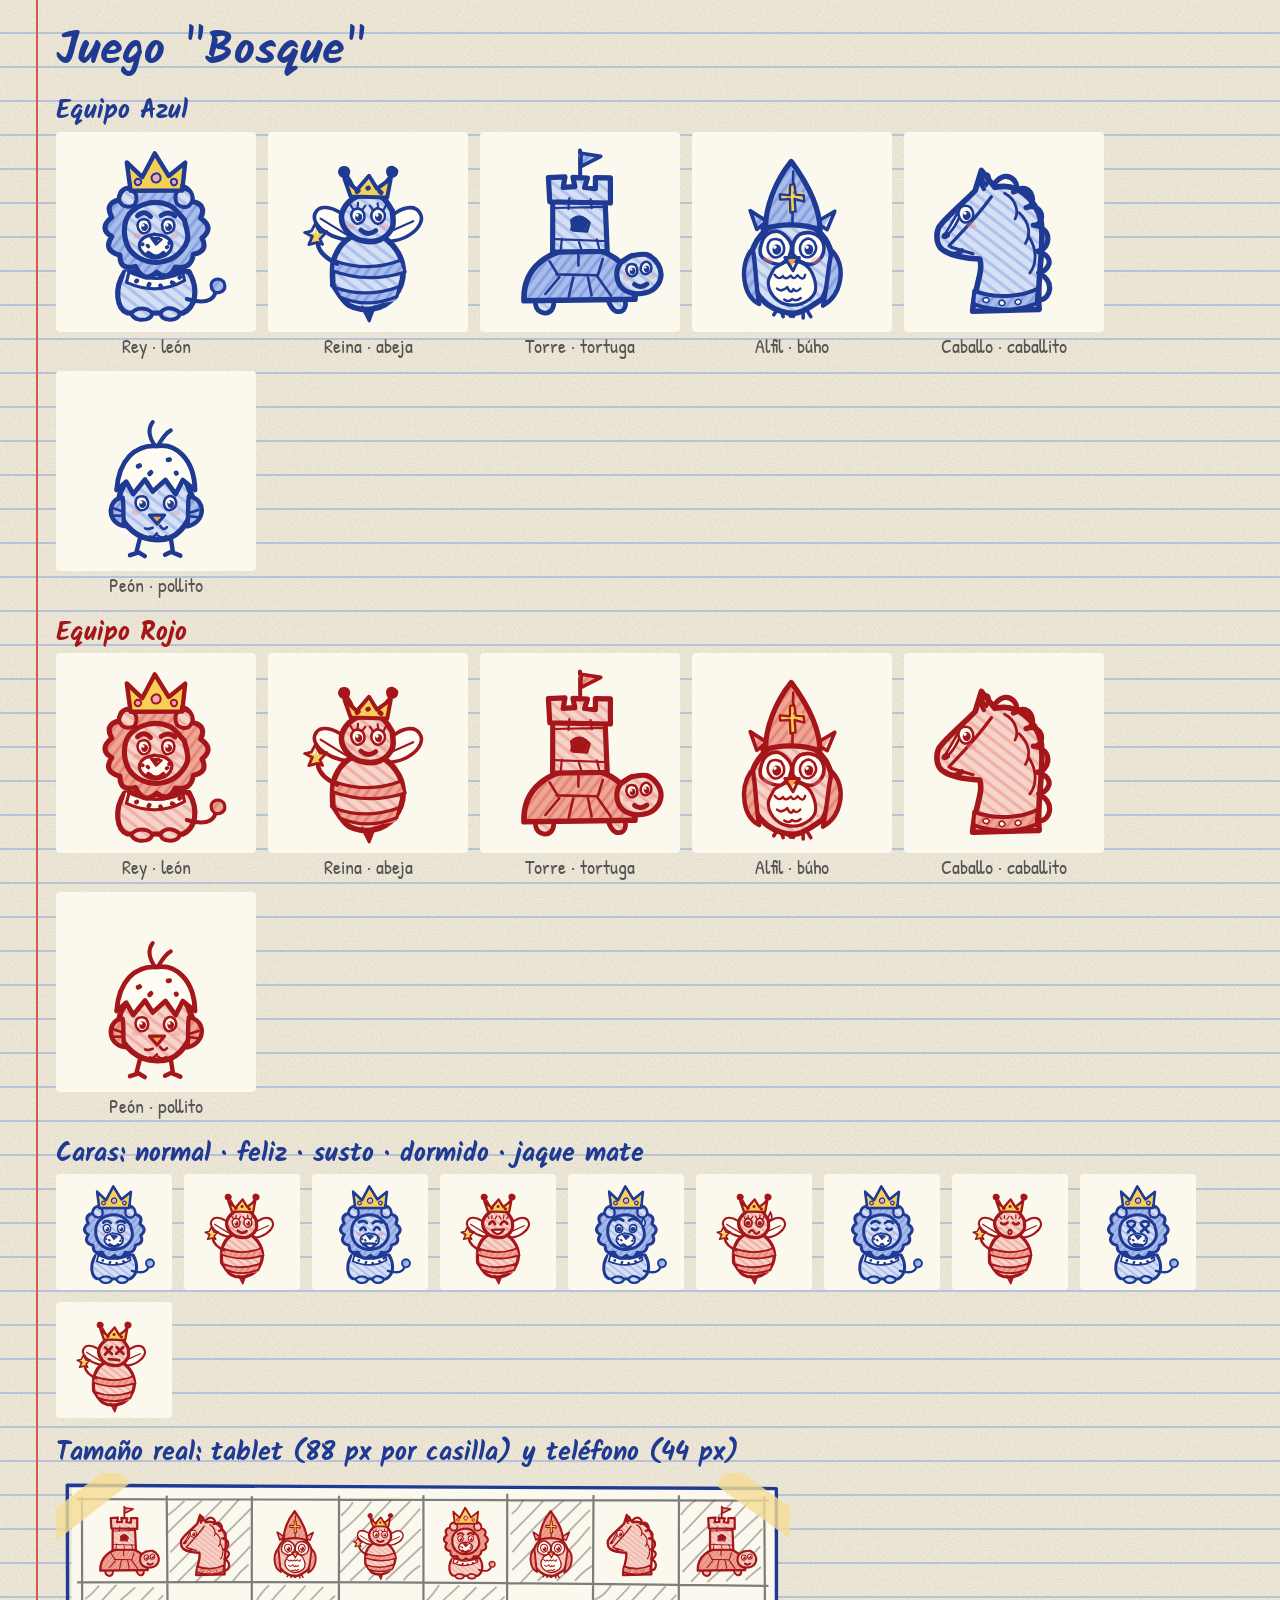
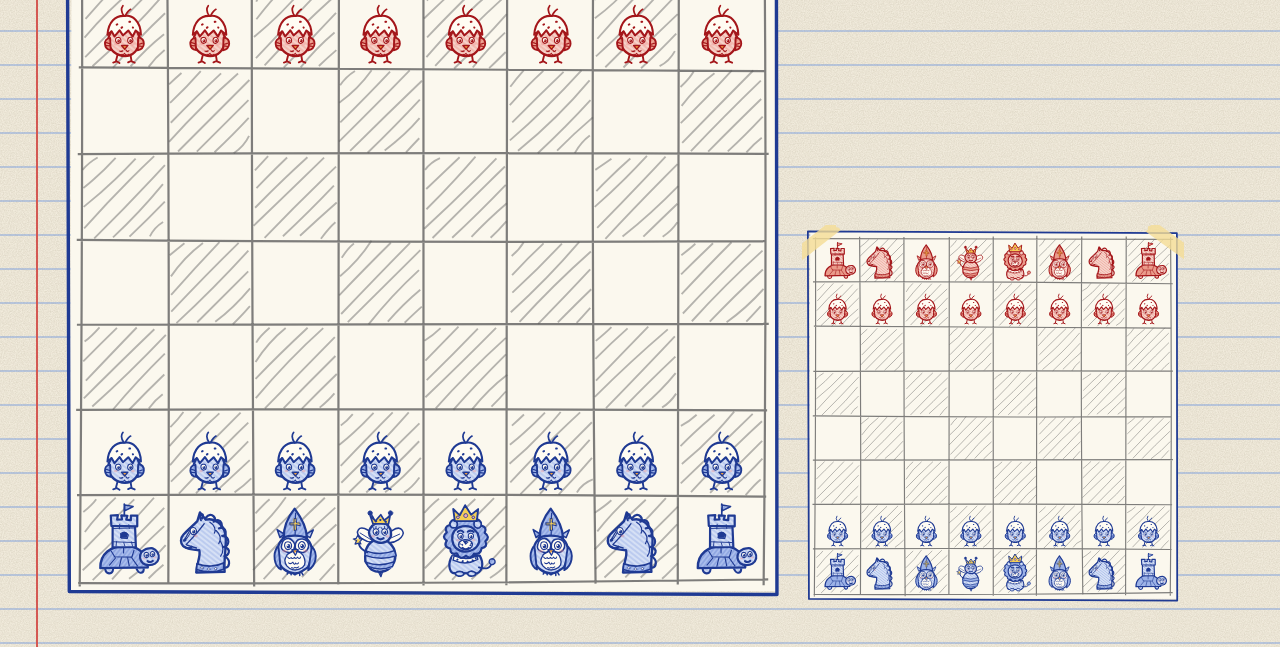
==== dev/muestras.html @ 69eb6cf4 "Juegos de piezas Bosque y Mar con más detalle y piezas animadas - Dos juegos nuevos de animales, dib" ====
<!doctype html>
<html lang="es">
<head>
<meta charset="utf-8">
<meta name="viewport" content="width=device-width, initial-scale=1">
<title>Muestras de piezas</title>
<link rel="stylesheet" href="../css/paper.css">
<style>
  html, body { overflow: auto; height: auto; }
  body { padding: 28px 36px 40px 56px; }
  h1 { font-family: var(--font-display); font-size: 46px; margin: 0 0 4px; }
  h2 { text-align: left; font-size: 26px; margin: 22px 0 6px; }
  .fila { display: flex; gap: 12px; align-items: flex-end; flex-wrap: wrap; }
  figure { margin: 0; text-align: center; }
  figure svg { width: var(--size, 200px); height: var(--size, 200px); display: block; background: #fbf8ee; border-radius: 4px; }
  figcaption { font-size: 20px; color: var(--color-pencil); }
  .board { width: auto; }
  .tiny svg { --size: 88px; }
  .phone svg { --size: 44px; }
</style>
</head>
<body>
<div id="out"></div>
<script type="module">
import { pieceSVG, pieceArt, boardArt, SETS, DEFS } from '../js/art.js';
document.body.insertAdjacentHTML('afterbegin', DEFS);
const set = new URLSearchParams(location.search).get('set') || 'bosque';
const S = SETS[set];
const NAMES = {
  garabato: { p: 'Peón · renacuajo', n: 'Caballo · caballito', b: 'Alfil · mago', r: 'Torre · castillo', q: 'Reina · flor', k: 'Rey · sol' },
  bosque: { p: 'Peón · pollito', n: 'Caballo · caballito', b: 'Alfil · búho', r: 'Torre · tortuga', q: 'Reina · abeja', k: 'Rey · león' },
  mar: { p: 'Peón · pececito', n: 'Caballo · caballito de mar', b: 'Alfil · pulpo mago', r: 'Torre · cangrejo', q: 'Reina · estrella de mar', k: 'Rey · morsa' },
}[set];
const fig = (t, c, m = 'idle', cap = '', size = 200) => `<figure style="--size:${size}px">${pieceSVG(t, c, m, set)}<figcaption>${cap}</figcaption></figure>`;
const order = ['k', 'q', 'r', 'b', 'n', 'p'];
let html = `<h1>Juego "${S.name}"</h1>`;
html += `<h2 class="ink-w">Equipo Azul</h2><div class="fila">${order.map(t => fig(t, 'w', 'idle', NAMES[t])).join('')}</div>`;
html += `<h2 class="ink-b">Equipo Rojo</h2><div class="fila">${order.map(t => fig(t, 'b', 'idle', NAMES[t])).join('')}</div>`;
html += `<h2>Caras: normal · feliz · susto · dormido · jaque mate</h2><div class="fila">${['idle', 'happy', 'scared', 'sleepy', 'dead'].map(m => fig('k', 'w', m, '', 116) + fig('q', 'b', m, '', 116)).join('')}</div>`;
// tamaño real en un tablero de tablet y de teléfono
const mini = (sq) => {
  const pos = { a1: 'rw', b1: 'nw', c1: 'bw', d1: 'qw', e1: 'kw', f1: 'bw', g1: 'nw', h1: 'rw', a8: 'rb', b8: 'nb', c8: 'bb', d8: 'qb', e8: 'kb', f8: 'bb', g8: 'nb', h8: 'rb' };
  for (const f of 'abcdefgh') { pos[f + '2'] = 'pw'; pos[f + '7'] = 'pb'; }
  let p = '';
  for (const [s, tc] of Object.entries(pos)) {
    const x = (s.charCodeAt(0) - 97) * 100, y = (8 - +s[1]) * 100;
    p += `<g transform="translate(${x} ${y})">${pieceArt(tc[0], tc[1], 'idle', set)}</g>`;
  }
  return `<svg viewBox="-30 -30 860 860" style="width:${sq * 8 + 30}px;height:${sq * 8 + 30}px">${boardArt()}${p}</svg>`;
};
html += `<h2>Tamaño real: tablet (88 px por casilla) y teléfono (44 px)</h2><div class="fila">${mini(88)}${mini(44)}</div>`;
document.getElementById('out').innerHTML = html;
</script>
</body>
</html>
---- css/paper.css ----
/* Hallmark · genre: playful · macrostructure: picture-led menu + board workbench · theme: custom "libreta y pluma" (paleta del brief)
 * display: Kalam 700 · body: Patrick Hand · marcos SVG a pluma (no border-radius) · design-system: design.md · designed-as-app
 */

@font-face {
  font-family: 'Patrick Hand';
  src: url(../fonts/patrick-hand.woff2) format('woff2');
  font-display: swap;
}
@font-face {
  font-family: 'Kalam';
  src: url(../fonts/kalam-bold.woff2) format('woff2');
  font-weight: 700;
  font-display: swap;
}

:root {
  /* paleta del brief (bloqueada) */
  --color-paper: #f1ebdc;
  --color-sheet: #fbf8ee;
  --color-rule: #b8c7e0;
  --color-margin: #d9534f;
  --color-ink: #1f3a93;
  --color-ink-red: #a4161a;
  --color-pencil: #555;
  --color-hi: rgba(255, 212, 59, .55);
  --color-tape: rgba(246, 222, 150, .8);
  --color-ok: #2b8a3e;
  --color-note: #fff1a6;
  --color-veil: rgba(241, 235, 220, .75);

  --font-display: 'Kalam', 'Patrick Hand', 'Chalkboard SE', cursive;
  --font-body: 'Patrick Hand', 'Comic Sans MS', 'Chalkboard SE', cursive;
  --text-sm: 17px;
  --text-md: 20px;
  --text-lg: 24px;
  --text-xl: 30px;
  --text-display: clamp(44px, 12vw, 100px);

  --space-2xs: 4px;
  --space-xs: 8px;
  --space-sm: 12px;
  --space-md: 16px;
  --space-lg: 24px;
  --space-xl: 40px;

  --ease-out: cubic-bezier(.16, 1, .3, 1);
  --line: 34px;
  --margin-x: 36px;
  --grain: url("data:image/svg+xml,%3Csvg xmlns='http://www.w3.org/2000/svg' width='180' height='180'%3E%3Cfilter id='n'%3E%3CfeTurbulence type='fractalNoise' baseFrequency='.85' numOctaves='3' stitchTiles='stitch'/%3E%3CfeColorMatrix values='0 0 0 0 .35 0 0 0 0 .3 0 0 0 0 .2 .35 0 0 0 -.09'/%3E%3C/filter%3E%3Crect width='100%25' height='100%25' filter='url(%23n)'/%3E%3C/svg%3E");
  --rules: repeating-linear-gradient(180deg, transparent 0 calc(var(--line) - 2px), var(--color-rule) calc(var(--line) - 2px) var(--line));
  --check: url("data:image/svg+xml,%3Csvg xmlns='http://www.w3.org/2000/svg' viewBox='0 0 36 30'%3E%3Cpath d='M4 16Q9 20 13 26Q19 12 33 3' fill='none' stroke='%232b8a3e' stroke-width='5' stroke-linecap='round' stroke-linejoin='round'/%3E%3C/svg%3E");
  color-scheme: light;
}

* { box-sizing: border-box; -webkit-tap-highlight-color: transparent; }
[hidden] { display: none !important; }

html, body { height: 100%; margin: 0; overflow: hidden; overscroll-behavior: none; }
body {
  font-family: var(--font-body);
  font-size: var(--text-md);
  color: var(--color-ink);
  background-color: var(--color-paper);
  background-image: var(--grain),
    linear-gradient(90deg, transparent var(--margin-x), var(--color-margin) var(--margin-x), var(--color-margin) calc(var(--margin-x) + 2px), transparent calc(var(--margin-x) + 2px)),
    var(--rules);
  user-select: none;
  -webkit-user-select: none;
  -webkit-touch-callout: none;
  touch-action: manipulation;
}
/* en la partida el margen rojo y los doodles estorban: fuera */
body:is([data-screen="game"], [data-screen="lesson"]) { --margin-x: -20px; }
body:is([data-screen="game"], [data-screen="lesson"]) #doodles { display: none; }

h1, h2, h3, p { margin: 0; }
h1, h2, h3 { font-family: var(--font-display); font-weight: 700; font-style: normal; line-height: 1.05; }
h2 { font-size: var(--text-xl); text-align: center; }
.ink-w { color: var(--color-ink); }
.ink-b { color: var(--color-ink-red); }
.alert { color: var(--color-margin); }

/* ---------- animación "boil": 3 frames temblorosos ---------- */
.v1, .v2 { display: none; }
[data-f="1"] .v0, [data-f="2"] .v0 { display: none; }
[data-f="1"] .v1, [data-f="2"] .v2 { display: inline; }

/* ---------- pantallas ---------- */
.screen {
  position: fixed;
  inset: 0;
  display: flex;
  flex-direction: column;
  gap: var(--space-sm);
  padding: max(12px, env(safe-area-inset-top)) max(16px, env(safe-area-inset-right)) max(12px, env(safe-area-inset-bottom)) max(16px, env(safe-area-inset-left));
}

#doodles { position: fixed; inset: 0; width: 100%; height: 100%; pointer-events: none; opacity: .45; }
.float { animation: float 5s ease-in-out infinite alternate; }
.float.f1 { animation-duration: 7s; animation-delay: -2s; }
.float.f2 { animation-duration: 6s; animation-delay: -4s; }
@keyframes float { to { transform: translate(4px, -8px) rotate(4deg); } }

/* ---------- botones: marco SVG dibujado a pluma (js/art.js → frame) ---------- */
.btn, .seg button, .mode {
  --fill: var(--color-sheet);
  --stroke: 2.6px;
  position: relative;
  isolation: isolate;
  font: inherit;
  font-size: var(--text-md);
  color: var(--color-ink);
  background: none;
  border: 0;
  padding: 8px 18px;
  min-height: 52px;
  min-width: 52px;
  display: inline-flex;
  align-items: center;
  justify-content: center;
  gap: 6px;
  cursor: pointer;
  line-height: 1.1;
  transition: transform 140ms var(--ease-out);
}
.frame { position: absolute; inset: 0; z-index: -1; overflow: visible; pointer-events: none; }
.frame .ink { fill: none; stroke: currentColor; stroke-width: var(--stroke); stroke-linecap: round; stroke-linejoin: round; }
.frame .fill { fill: var(--fill); }
@media (hover: hover) {
  .btn:hover, .seg button:hover, .mode:hover { transform: translateY(-2px); }
}
.btn:active, .seg button:active, .mode:active { transform: translate(1px, 2px); transition-duration: 60ms; }
.btn:disabled { opacity: .35; pointer-events: none; }
.btn:focus-visible, .seg button:focus-visible, .mode:focus-visible { outline: 3px dashed var(--color-margin); outline-offset: 4px; }
.btn.big { font-family: var(--font-display); font-weight: 700; font-size: 26px; min-height: 64px; width: min(100%, 420px); }
.btn.red, .mode.red, .seg button.ink-b { color: var(--color-ink-red); }
.btn.hi, .mode.hi { --fill: var(--color-hi); }
.btn.ghost { --fill: transparent; }
.btn.ghost .frame { display: none; }
.btn.icon { padding: 0; width: 52px; flex: none; }
.btn small, .seg small { font-size: var(--text-sm); color: var(--color-pencil); }
.ico { width: 28px; height: 28px; flex: none; }

/* ---------- menú: tarjetas con dibujo primero (los peques no leen todavía) ---------- */
#menu { align-items: center; overflow-y: auto; gap: var(--space-lg); }
#menu > :first-child { margin-top: auto; }
#menu > :last-child { margin-bottom: auto; }
.masthead { text-align: center; }
.title { font-size: var(--text-display); line-height: .92; rotate: -2deg; }
.title span { display: block; color: var(--color-ink-red); text-decoration: underline wavy var(--color-ink) 3px; text-underline-offset: .2em; text-decoration-skip-ink: none; }
.hero { display: flex; justify-content: center; align-items: flex-end; height: clamp(64px, 14vh, 160px); margin-top: var(--space-sm); }
.hero svg { height: 100%; width: auto; aspect-ratio: 1; margin: 0 -6%; }
.hero svg:nth-child(2) { height: 78%; }

.modes { display: grid; gap: var(--space-md); width: min(100%, 480px); }
.mode { justify-content: flex-start; text-align: left; gap: var(--space-md); padding: 8px 18px 8px 10px; min-height: 84px; width: 100%; }
.mode:nth-child(odd) { rotate: -.6deg; }
.mode:nth-child(even) { rotate: .5deg; }
.mode-art { width: 68px; height: 68px; flex: none; display: flex; align-items: flex-end; justify-content: center; }
.mode-art > svg { width: 100%; height: 100%; }
.mode-art.duo { align-items: center; }
.mode-art.duo i { display: block; width: 46px; height: 46px; flex: none; margin: 0 -8px; }
.mode-art.duo svg { width: 100%; height: 100%; }
.mode-txt { display: flex; flex-direction: column; gap: 2px; min-width: 0; }
.mode b { font-family: var(--font-display); font-size: 26px; line-height: 1.05; }
.mode small { font-size: var(--text-sm); color: var(--color-pencil); }
.audio-toggles { display: flex; flex-wrap: wrap; justify-content: center; gap: var(--space-2xs); }
.audio-toggles .btn { font-size: var(--text-sm); padding: 6px 10px; }
.audio-toggles .btn[aria-pressed="false"] { opacity: .45; }
.audio-toggles .btn[aria-pressed="false"] span { text-decoration: line-through; }

/* Lápiz, la mascota: se mueve y abre la boca cuando habla */
.lapiz-btn { flex: none; width: 48px; height: 56px; padding: 0; border: 0; background: none; cursor: pointer; }
.lapiz-btn:focus-visible { outline: 3px dashed var(--color-margin); outline-offset: 2px; }
.lapiz-btn svg { display: block; width: 100%; height: 100%; }
.hero .lapiz-btn { width: auto; height: 100%; aspect-ratio: 1; margin: 0 -2%; }
.lapiz .m-talk { display: none; }
.talking .lapiz { animation: bob .32s ease-in-out infinite alternate; }
.talking .lapiz .m-rest { display: none; }
.talking .lapiz .m-talk { display: inline; }
.lapiz .jaw { transform-box: fill-box; transform-origin: center; animation: jaw .16s steps(2) infinite alternate; }
@keyframes bob { to { transform: translateY(-3px) rotate(-4deg); } }
@keyframes jaw { from { transform: scaleY(.3); } }
.wins { display: flex; align-items: center; gap: 6px; color: var(--color-ink); font-size: var(--text-sm); }
.wins:empty { display: none; }

/* ---------- opciones de partida ---------- */
#setup { align-items: center; overflow-y: auto; gap: var(--space-md); }
#setup > :first-child { margin-top: auto; }
#setup > :last-child { margin-bottom: auto; }
.opt { width: min(100%, 560px); display: flex; flex-direction: column; gap: var(--space-xs); }
.opt > p:first-child { font-family: var(--font-display); font-weight: 700; font-size: 22px; }
.seg { display: flex; gap: var(--space-sm); }
.seg button { flex: 1 1 0; flex-direction: column; gap: 2px; padding: 8px 6px; min-width: 0; min-height: 64px; }
.seg button svg:not(.frame) { width: 44px; height: 44px; }
.art-slot { display: block; line-height: 0; }
.seg button .ico { width: 32px; height: 32px; }
.seg button[aria-pressed="true"] { --fill: var(--color-hi); --stroke: 3.6px; }
.seg.wrap { flex-wrap: wrap; }
.seg.wrap button { flex: 1 1 28%; }
.qmark { font-family: var(--font-display); font-weight: 700; font-size: 40px; line-height: 44px; height: 44px; }
.note { font-size: var(--text-sm); color: var(--color-pencil); min-height: 2.6em; line-height: 1.3; }
.row { display: flex; gap: var(--space-sm); justify-content: center; width: min(100%, 560px); }
.row .btn.big { flex: 1; }

/* ---------- partida ---------- */
#game, #lesson {
  display: grid;
  gap: 6px;
  grid-template-columns: 100%;
  grid-template-rows: auto minmax(0, 1fr) auto;
  grid-template-areas: "top" "board" "ctrl";
}
#lesson { grid-template-rows: auto auto minmax(0, 1fr) auto auto; grid-template-areas: "top" "text" "board" "msg" "ctrl"; }
/* vertical: las barras de jugador pegadas al tablero */
.arena { grid-area: board; min-height: 0; container-type: size; display: flex; flex-direction: column; justify-content: center; gap: var(--space-2xs); }
.arena .board-wrap { container-type: normal; flex: none; }
.arena .board { width: min(100cqw, calc(100cqh - 96px)); }
.topbar { grid-area: top; display: flex; align-items: center; gap: var(--space-xs); min-height: 52px; }
.topbar h2 { flex: 1; font-size: var(--text-lg); }
.icon-spacer { width: 52px; flex: none; }
.status { flex: 1; text-align: center; font-family: var(--font-display); font-weight: 700; font-size: clamp(21px, 5.6vw, 28px); line-height: 1.1; }
.status b { font-weight: 700; }
.status .say { display: block; font-family: var(--font-body); font-weight: 400; font-size: var(--text-md); line-height: 1.15; color: var(--color-ink-red); }
#p-top { grid-area: p2; }
#p-bottom { grid-area: p1; }
.board-wrap { grid-area: board; min-height: 0; container-type: size; display: flex; align-items: center; justify-content: center; }
.board {
  display: block;
  width: min(92vw, 58vh);
  width: min(100cqw, 100cqh);
  aspect-ratio: 1;
  height: auto;
  overflow: visible;
  touch-action: none;
  stroke-linecap: round;
}
.controls { grid-area: ctrl; display: flex; gap: var(--space-xs); justify-content: center; }
.controls .btn { flex: 1 1 0; max-width: 190px; padding: 6px 10px; }

.player { display: flex; align-items: center; justify-content: space-between; gap: var(--space-xs); min-height: 44px; }
.player .who { display: flex; align-items: center; gap: 6px; font-family: var(--font-display); font-weight: 700; font-size: 22px; }
.player .who svg { width: 40px; height: 40px; transition: scale 200ms var(--ease-out); }
.player .who > span { padding: 0 6px; }
/* le toca: trazo de resaltador debajo del nombre */
.player.on .who > span { background: linear-gradient(176deg, transparent 32%, var(--color-hi) 32% 86%, transparent 86%); }
.player.on .who svg { scale: 1.15; }
.player .caps { display: flex; flex-wrap: wrap; justify-content: flex-end; }
.player .caps svg { width: 26px; height: 26px; margin-left: -7px; }
.dots::after { content: ''; animation: dots 1.2s steps(4) infinite; }
@keyframes dots { 0% { content: ''; } 25% { content: '.'; } 50% { content: '..'; } 75% { content: '...'; } }

/* el mundo que sigue la partida: solo cabe con la tablet acostada */
.world { display: none; }
.sky-row { display: flex; gap: var(--space-lg); align-items: center; }
.sky { width: clamp(56px, 12vh, 104px); height: auto; scale: .8; opacity: .65; transition: scale 400ms var(--ease-out), opacity 400ms; }
.sky.awake { scale: 1.08; opacity: 1; }
.snail-path { width: 100%; max-width: 300px; text-align: center; color: var(--color-pencil); }
.snail-path svg { display: block; width: 100%; height: auto; }
.snail-path small { font-size: var(--text-sm); }
.sticky { display: flex; flex-direction: column; gap: 4px; max-width: 250px; padding: 10px 14px 12px; background: var(--color-note); font-size: 18px; line-height: 1.15; rotate: 2deg; }
.sticky .ink-b { align-self: flex-end; text-align: right; }
/* araña: baja de su hilo mientras el bot piensa */
.spider { position: absolute; top: 0; right: 8%; width: 34px; height: auto; transform: translateY(-100%); transition: transform .8s var(--ease-out); pointer-events: none; }
.world.thinking .spider { transform: translateY(-38%); animation: dangle 1.6s ease-in-out .8s infinite alternate; }
@keyframes dangle { from { transform: translateY(-42%); } to { transform: translateY(-32%); } }
/* siesta: las piezas comidas duermen; la última llega cargada por hormigas */
.nap { display: flex; flex-wrap: wrap; justify-content: center; gap: 2px; max-width: 300px; }
.napper { position: relative; width: 34px; height: 34px; }
.napper > svg:first-child { width: 100%; height: 100%; }
.napper .ants { position: absolute; left: -2px; bottom: -7px; width: 38px; height: 10px; opacity: 0; }
.napper.carried { animation: carry 2.2s var(--ease-out) both; }
.napper.carried .ants { animation: ants 2.2s linear both; }
@keyframes carry { from { transform: translate(-170px, -6px); } 75% { transform: translate(0, -6px); } to { transform: none; } }
@keyframes ants { 0%, 78% { opacity: 1; } 100% { opacity: 0; } }

/* tablero */
.board.drawing .b-base path[pathLength] { stroke-dasharray: 1 1; animation: draw 1s var(--ease-out) backwards; }
.board.drawing .b-base .hatch { animation-duration: 1.3s; animation-delay: .25s; }
.board.drawing .coords, .board.drawing .b-base path:not([pathLength]) { animation: fade .7s backwards; }
@keyframes draw { from { stroke-dashoffset: 1; } to { stroke-dashoffset: 0; } }
.b-emo path { transform-box: fill-box; transform-origin: 50% 100%; animation: emote-in .35s var(--ease-out); }
@keyframes emote-in { from { transform: scale(0); } }
.coords text { font-family: var(--font-body); font-size: 22px; fill: var(--color-pencil); opacity: .75; }
.pc-in { transform-box: fill-box; transform-origin: 50% 85%; transition: transform 150ms var(--ease-out); }
.pc.sel .pc-in { transform: translateY(-6px) scale(1.08); }
.pc.drag { pointer-events: none; }
.pc.drag .pc-in { transform: scale(1.3); }
/* vida de las piezas: el grupo .art se mueve dentro de su casilla */
.art { transform-box: fill-box; transform-origin: 50% 92%; }
.m-scared .art { animation: shiver .16s steps(2) infinite; }
.m-sleepy .art { animation: breathe 2.6s ease-in-out infinite; animation-delay: var(--d, 0s); }
.pc.sel .art { animation: hop .45s ease-out; }
.a-refuse .art { animation: refuse .6s ease-in-out; }
.a-cheer .art { animation: cheer .45s ease-in-out 8 alternate; animation-delay: var(--d, 0s); }
.a-dizzy .art { animation: dizzy 1.4s ease-in-out 3; }
.art.gag-hop { animation: hop .55s ease-out; }
.art.gag-wiggle { animation: wiggle .7s ease-in-out; }
.gag-blink .eyes { transform-box: fill-box; transform-origin: center; animation: blink .32s ease-in-out; }
.gag-look .pupils { animation: look 1.5s ease-in-out; }
@keyframes shiver { from { transform: translateX(-1.4px); } to { transform: translateX(1.4px); } }
@keyframes breathe { 50% { transform: scale(1.04, .96); } }
@keyframes hop { 35% { transform: translateY(-9px) scale(.95, 1.06); } 70% { transform: translateY(0) scale(1.1, .9); } }
@keyframes refuse { 18% { transform: rotate(-10deg); } 42% { transform: rotate(9deg); } 66% { transform: rotate(-6deg); } 85% { transform: rotate(3deg); } }
@keyframes cheer { from { transform: translateY(0) scale(1.05, .93); } to { transform: translateY(-14px) scale(.97, 1.05); } }
@keyframes dizzy { 25% { transform: rotate(-9deg); } 75% { transform: rotate(9deg); } }
@keyframes wiggle { 25% { transform: rotate(-7deg); } 75% { transform: rotate(7deg); } }
@keyframes blink { 50% { transform: scaleY(.08); } }
@keyframes look { 20%, 40% { transform: translateX(-1.7px); } 60%, 80% { transform: translateX(1.7px); } }
.sparkle { transform-box: fill-box; transform-origin: center; animation: burst 1.2s ease-out forwards; }
@keyframes burst { from { opacity: 0; transform: scale(.3) rotate(-30deg); } 30% { opacity: 1; } to { opacity: 0; transform: scale(1.25) rotate(20deg); } }
.poof { transform-box: fill-box; transform-origin: center; animation: poof .55s .15s ease-in forwards; }
@keyframes poof { to { transform: rotate(260deg) scale(0); opacity: 0; } }
.dust { transform-box: fill-box; transform-origin: center; opacity: 0; animation: dust .9s .1s ease-out forwards; }
@keyframes dust { 0% { opacity: 0; transform: scale(.3); } 35% { opacity: .9; } 100% { opacity: 0; transform: scale(1.25) rotate(50deg); } }

/* ---------- lecciones ---------- */
#learn { overflow: hidden; }
.lessons { display: grid; grid-template-columns: repeat(auto-fill, minmax(150px, 1fr)); gap: var(--space-md); overflow-y: auto; padding: 6px 6px 16px; align-content: start; }
.lessons .btn { flex-direction: column; min-height: 140px; font-family: var(--font-display); font-weight: 700; font-size: 21px; padding: 8px; text-align: center; }
.lessons .btn:nth-of-type(3n+1) { rotate: -.8deg; }
.lessons .btn:nth-of-type(3n+2) { rotate: .6deg; }
.lessons .btn svg:not(.frame) { width: 72px; height: 72px; }
.lessons .done::after { content: ''; position: absolute; top: 6px; right: 10px; width: 36px; height: 30px; background: var(--check) no-repeat center / contain; }
.lessons h3 { grid-column: 1 / -1; margin-top: var(--space-xs); font-size: var(--text-lg); }
.lesson-text { grid-area: text; font-size: var(--text-md); line-height: 1.3; max-width: 640px; justify-self: center; }
.lesson-msg { grid-area: msg; text-align: center; font-family: var(--font-display); font-weight: 700; font-size: var(--text-lg); min-height: 1.3em; color: var(--color-ink-red); }

/* ---------- diálogo: hoja pegada con cinta ---------- */
.overlay {
  position: fixed;
  inset: 0;
  z-index: 10;
  display: flex;
  align-items: center;
  justify-content: center;
  padding: var(--space-md);
  background: var(--color-veil);
  animation: fade .2s;
}
.card {
  --fill: var(--color-sheet);
  --stroke: 3px;
  position: relative;
  isolation: isolate;
  width: min(100%, 440px);
  padding: 34px 22px 22px;
  text-align: center;
  rotate: -1deg;
  animation: pop .3s var(--ease-out);
}
.card::before { /* cinta adhesiva */
  content: '';
  position: absolute;
  top: -14px;
  left: 50%;
  width: 120px;
  height: 30px;
  transform: translateX(-50%) rotate(-4deg);
  background: var(--color-tape);
}
.card h2 { font-size: 40px; margin: 4px 0; }
.card p { font-size: var(--text-md); margin-bottom: var(--space-md); }
.dlg-art svg { width: 110px; height: 110px; }
.dlg-art:empty { display: none; }
.dlg-btns { display: flex; flex-wrap: wrap; gap: var(--space-sm); justify-content: center; }
.dlg-btns .btn { flex: 1 1 120px; }
.dlg-btns.pieces .btn { flex: 1 1 0; min-width: 0; flex-direction: column; gap: 0; font-size: 18px; padding: 4px; }
.dlg-btns.pieces svg:not(.frame) { width: 62px; height: 62px; }
@keyframes fade { from { opacity: 0; } }
@keyframes pop { from { transform: scale(.85); opacity: 0; } }

.confetti { position: fixed; top: -60px; width: 44px; height: 44px; z-index: 20; pointer-events: none; animation: fall linear forwards; }
.confetti g { stroke: currentColor; stroke-width: 4; }
@keyframes fall { to { transform: translateY(115vh) rotate(540deg); } }

/* ---------- acostado (tablet / celular horizontal) ---------- */
@media (orientation: landscape) and (min-width: 560px) {
  #game, #lesson {
    column-gap: 18px;
    grid-template-columns: min(calc(100vh - 24px), 60vw) minmax(0, 1fr);
    grid-template-columns: min(calc(100dvh - 24px), 60vw) minmax(0, 1fr);
    grid-template-rows: auto auto minmax(0, 1fr) auto auto;
    grid-template-areas: "board top" "board p2" "board world" "board p1" "board ctrl";
  }
  .world { grid-area: world; position: relative; min-height: 0; overflow: hidden; display: flex; flex-direction: column; align-items: center; justify-content: center; gap: var(--space-sm); }
  .arena { display: contents; }
  .arena .board-wrap { container-type: size; }
  .arena .board { width: min(100cqw, 100cqh); }
  #lesson { grid-template-areas: "board top" "board text" "board ." "board msg" "board ctrl"; }
  .lesson-text { justify-self: stretch; }
  .controls { flex-wrap: wrap; }
  .controls .btn { flex: 1 1 40%; max-width: none; }
}

/* menú en tablet acostada: portada a la izquierda, opciones a la derecha */
@media (orientation: landscape) and (min-width: 760px) {
  #menu {
    display: grid;
    grid-template-columns: minmax(0, 1fr) minmax(0, 460px);
    grid-template-areas: "head modes" "head foot";
    align-content: center;
    justify-content: center;
    column-gap: var(--space-xl);
    row-gap: var(--space-sm);
  }
  #menu > :first-child, #menu > :last-child { margin: 0; }
  .masthead { grid-area: head; align-self: center; }
  .modes { grid-area: modes; }
  .audio-toggles { grid-area: foot; justify-self: center; }
  .hero { height: clamp(120px, 26vh, 220px); }
}

/* teléfono angosto: ícono arriba y palabra abajo, nunca solo ícono */
@media (max-width: 440px) {
  .controls .btn { flex-direction: column; gap: 0; font-size: var(--text-sm); padding: 4px 6px; min-height: 58px; }
  .controls .ico { width: 24px; height: 24px; }
}
@media (max-width: 380px) {
  .mode b { font-size: 23px; }
}
@media (max-height: 520px) {
  .world { display: none !important; }
}
@media (max-width: 330px) {
  .controls .btn span { display: none; }
}

@media (prefers-reduced-motion: reduce) {
  *, *::before, *::after { animation-duration: .01ms !important; animation-iteration-count: 1 !important; transition: none !important; }
}
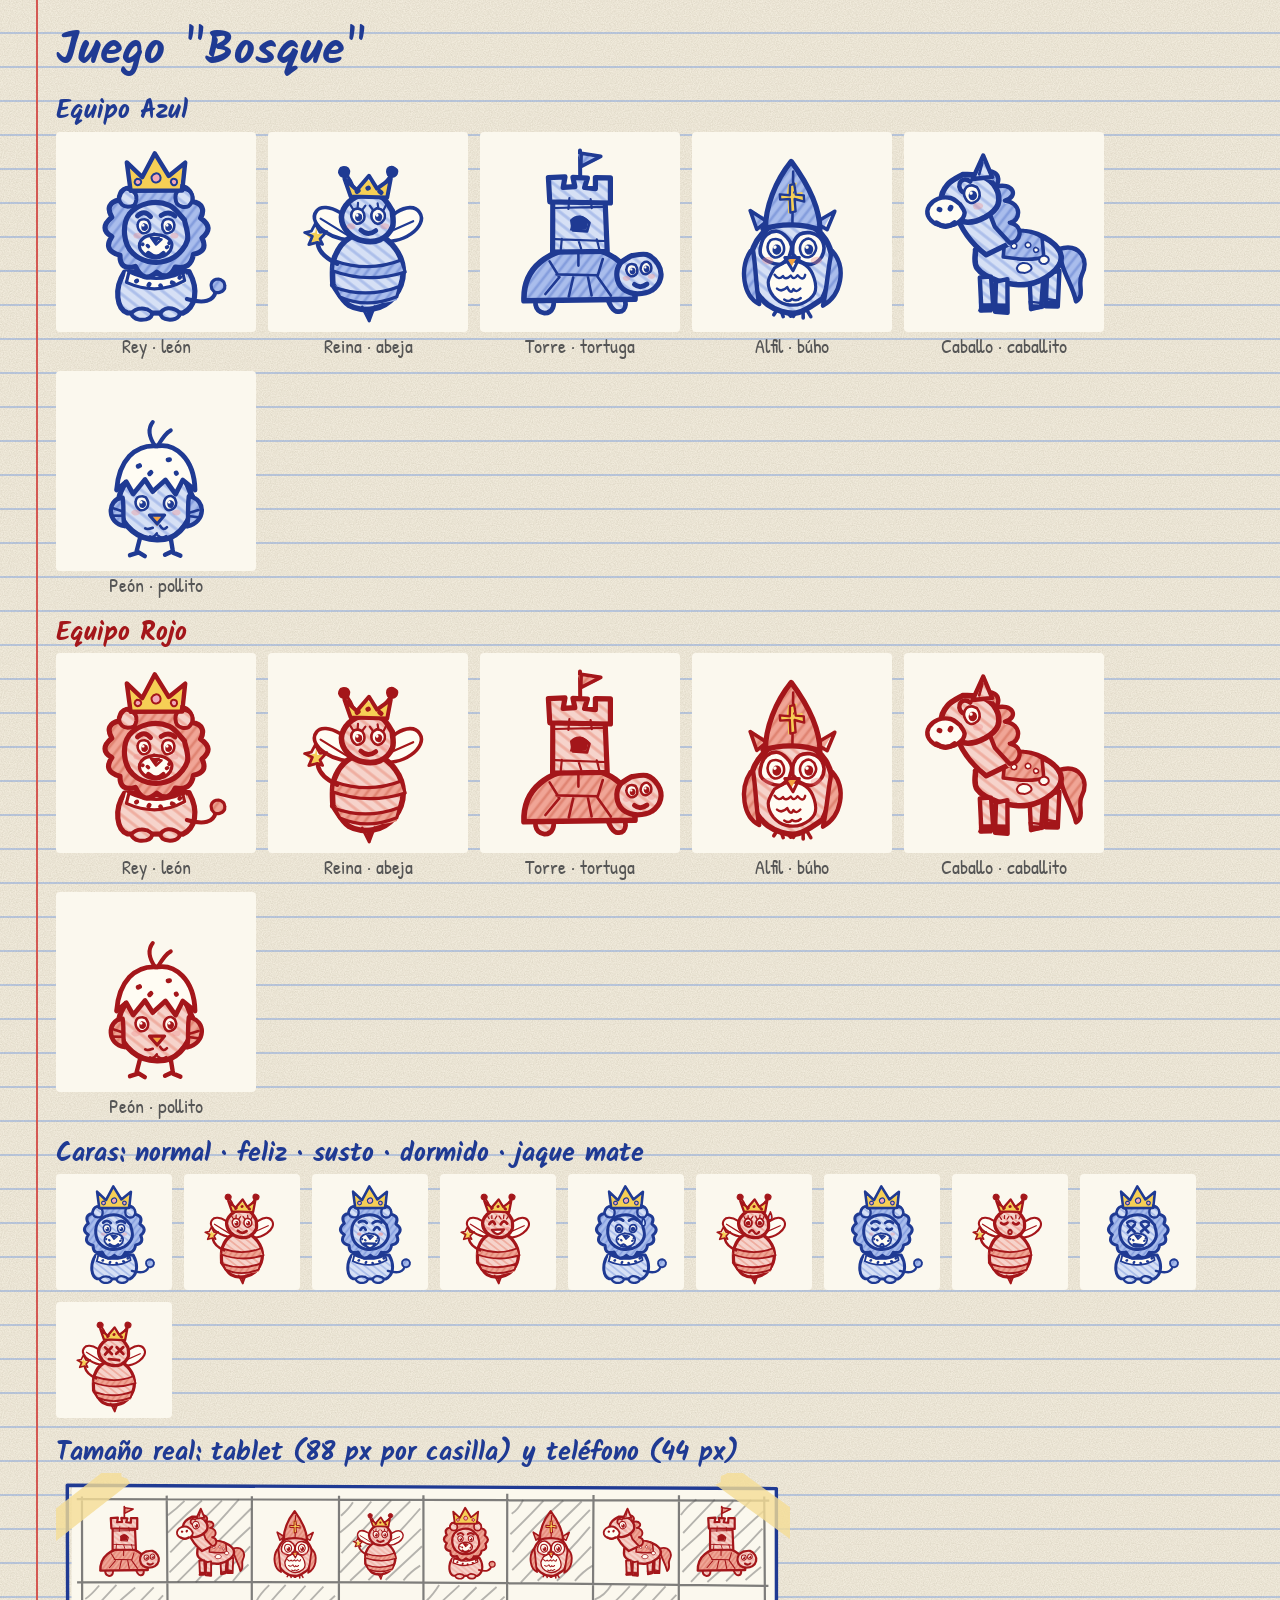
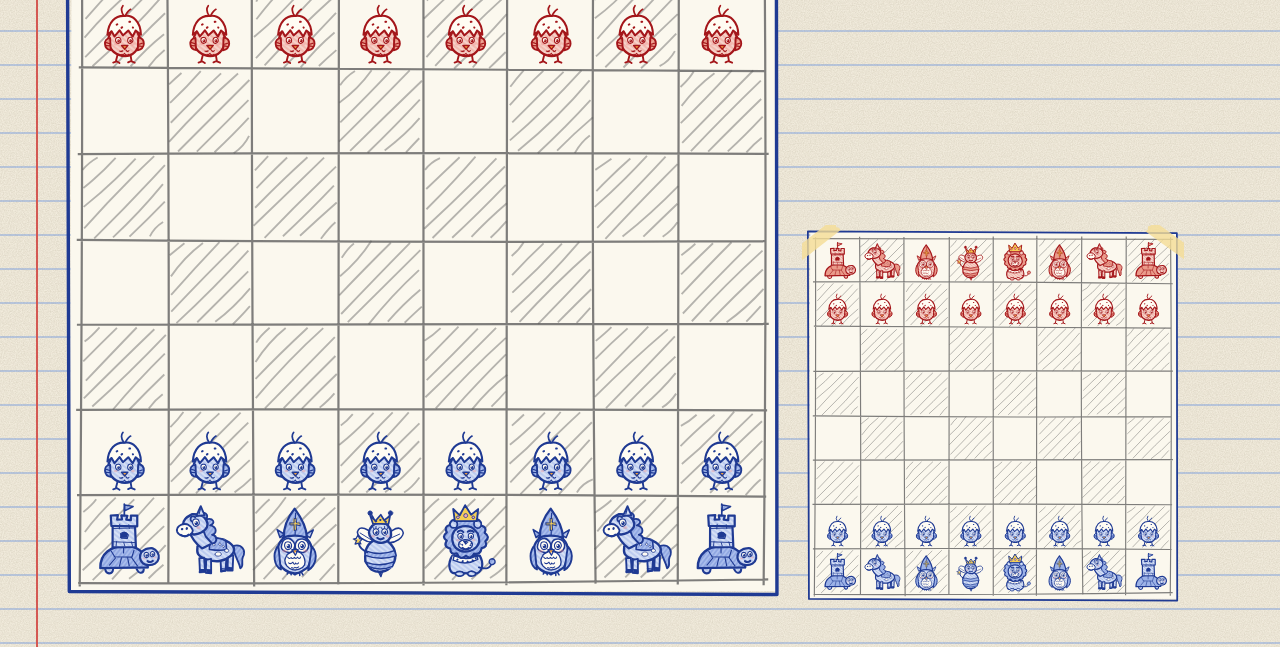
==== commit 6925faf4: "Personalización por temas: pantalla Personajes, lecciones y voz por tema, ranita y pony nuevos - Pan" ====
--- a/dev/muestras.html
+++ b/dev/muestras.html
@@ -27,7 +27,7 @@
 const set = new URLSearchParams(location.search).get('set') || 'bosque';
 const S = SETS[set];
 const NAMES = {
-  garabato: { p: 'Peón · renacuajo', n: 'Caballo · caballito', b: 'Alfil · mago', r: 'Torre · castillo', q: 'Reina · flor', k: 'Rey · sol' },
+  garabato: { p: 'Peón · ranita', n: 'Caballo · caballito', b: 'Alfil · mago', r: 'Torre · castillo', q: 'Reina · flor', k: 'Rey · sol' },
   bosque: { p: 'Peón · pollito', n: 'Caballo · caballito', b: 'Alfil · búho', r: 'Torre · tortuga', q: 'Reina · abeja', k: 'Rey · león' },
   mar: { p: 'Peón · pececito', n: 'Caballo · caballito de mar', b: 'Alfil · pulpo mago', r: 'Torre · cangrejo', q: 'Reina · estrella de mar', k: 'Rey · morsa' },
 }[set];
--- a/css/paper.css
+++ b/css/paper.css
@@ -165,6 +165,16 @@
 .mode-txt { display: flex; flex-direction: column; gap: 2px; min-width: 0; }
 .mode b { font-family: var(--font-display); font-size: 26px; line-height: 1.05; }
 .mode small { font-size: var(--text-sm); color: var(--color-pencil); }
+.menu-foot { display: flex; flex-direction: column; align-items: center; gap: var(--space-xs); }
+.theme-btn { font-family: var(--font-display); font-weight: 700; padding: 4px 16px 4px 8px; }
+.theme-mini { display: flex; }
+.theme-mini svg { width: 38px; height: 38px; margin: 0 -5px; }
+#themes { overflow: hidden; }
+.theme-list { display: grid; grid-template-columns: repeat(auto-fill, minmax(min(100%, 330px), 1fr)); gap: var(--space-md); overflow-y: auto; padding: 6px 4px 16px; align-content: start; }
+.theme-card { flex-direction: column; gap: 2px; padding: 10px 12px 12px; }
+.theme-card b { font-family: var(--font-display); font-size: 28px; }
+.theme-row { display: flex; justify-content: center; }
+.theme-row svg { width: min(14vw, 64px); height: min(14vw, 64px); }
 .audio-toggles { display: flex; flex-wrap: wrap; justify-content: center; gap: var(--space-2xs); }
 .audio-toggles .btn { font-size: var(--text-sm); padding: 6px 10px; }
 .audio-toggles .btn[aria-pressed="false"] { opacity: .45; }
@@ -408,7 +418,7 @@
   #menu > :first-child, #menu > :last-child { margin: 0; }
   .masthead { grid-area: head; align-self: center; }
   .modes { grid-area: modes; }
-  .audio-toggles { grid-area: foot; justify-self: center; }
+  .menu-foot { grid-area: foot; justify-self: center; }
   .hero { height: clamp(120px, 26vh, 220px); }
 }
 
